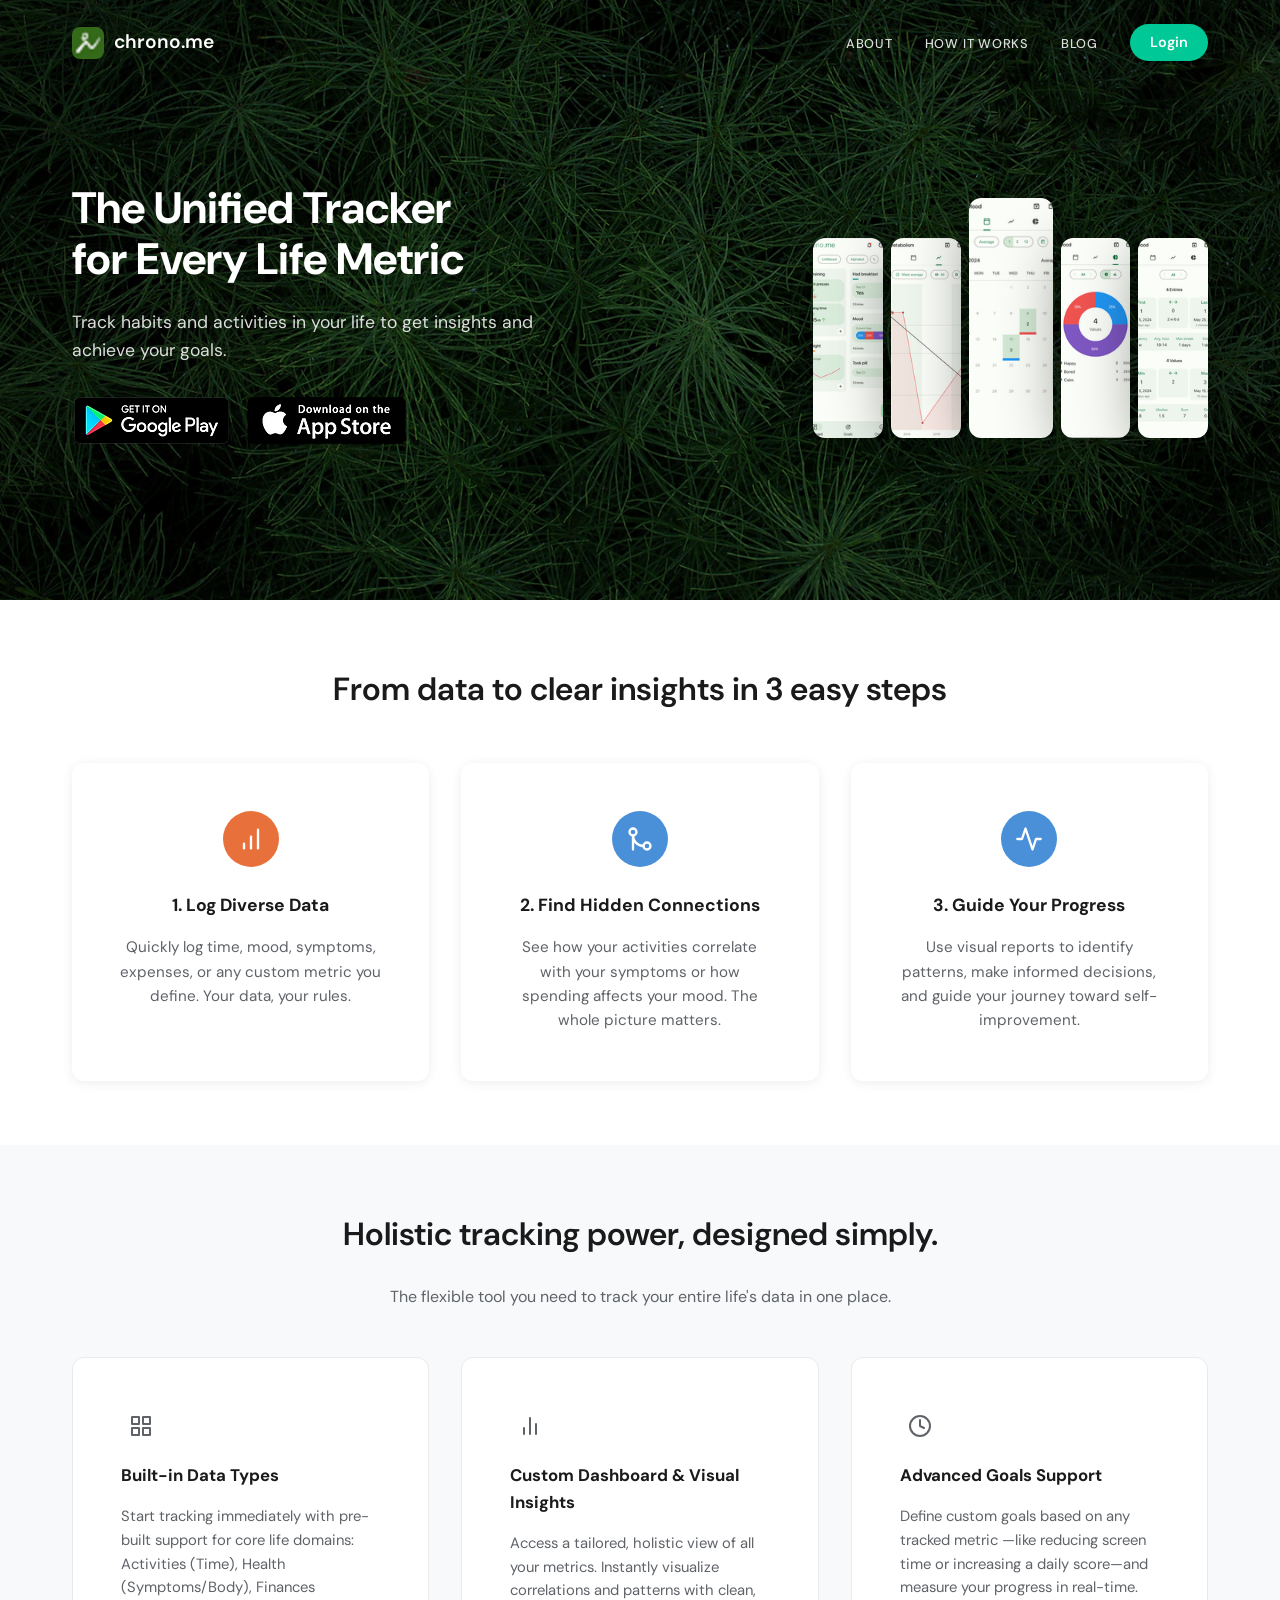
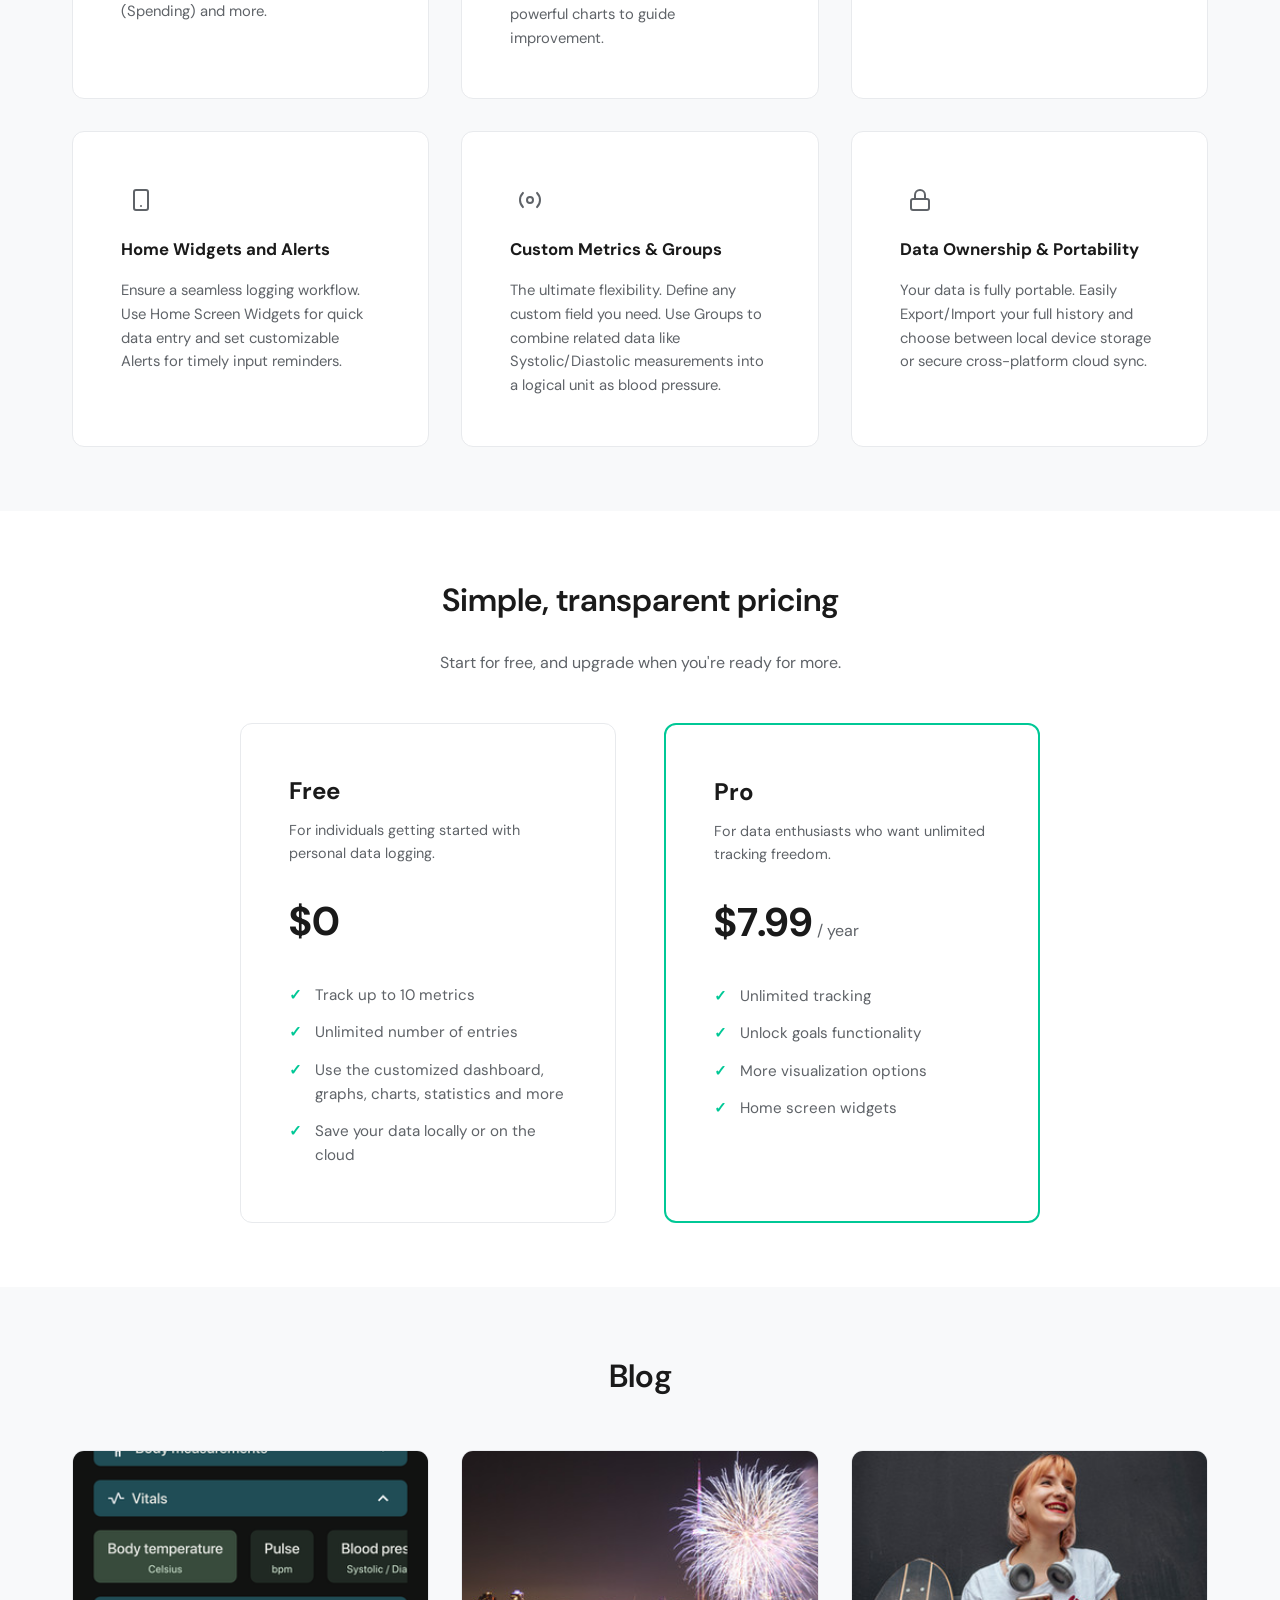
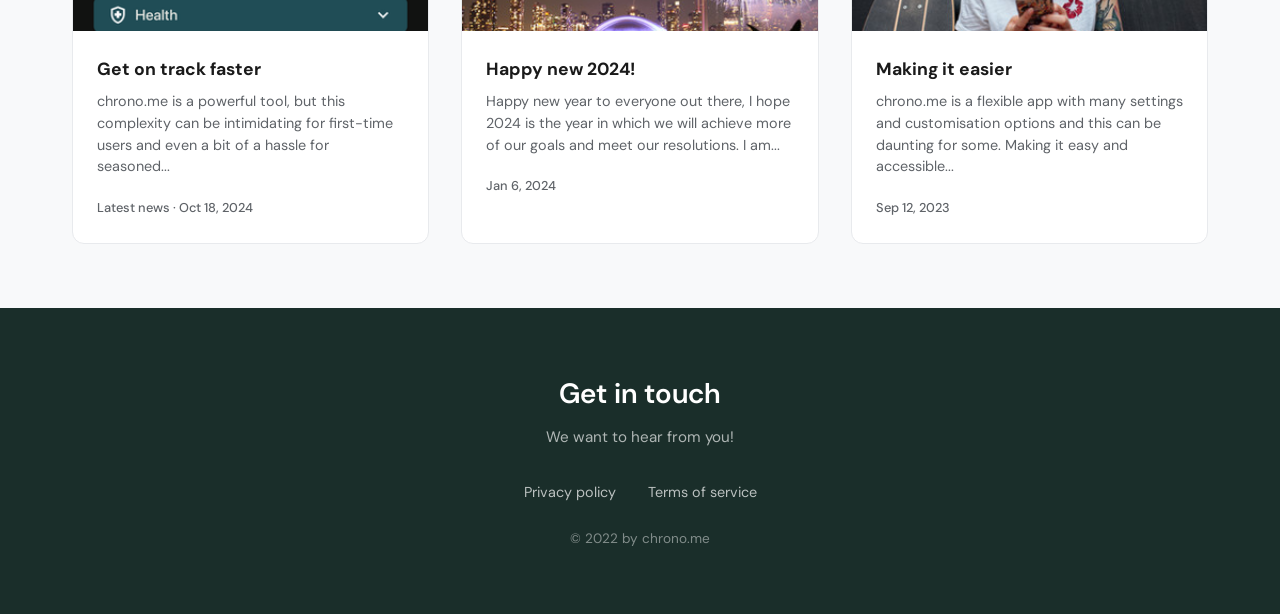
==== index.html @ c47d5c00 "Initial commit: local copy of chrono.me website Co-Authored-By: Claude Sonnet 4.6 <noreply@anthropic" ====
<!DOCTYPE html>
<html lang="en">
<head>
  <meta charset="utf-8">
  <meta name="viewport" content="width=device-width, initial-scale=1">
  <title>Track your life and habits | chrono.me</title>
  <meta name="description" content="chrono.me let's you track habits and figures in your life. Get insights from charts, statistics and more and achieve. Motivate yourself by setting goals and following them. For Android, iOS and web.">
  <link rel="icon" sizes="192x192" href="images/favicon.png" type="image/png">
  <link rel="shortcut icon" href="images/favicon.png" type="image/png">
  <link rel="apple-touch-icon" href="images/favicon.png" type="image/png">
  <link rel="stylesheet" href="css/styles.css">
  <link rel="preconnect" href="https://fonts.googleapis.com">
  <link rel="preconnect" href="https://fonts.gstatic.com" crossorigin>
  <link href="https://fonts.googleapis.com/css2?family=DM+Sans:ital,opsz,wght@0,9..40,400;0,9..40,500;0,9..40,600;0,9..40,700;1,9..40,400&display=swap" rel="stylesheet">
</head>
<body>
  <a href="#main" class="skip-link">Skip to Main Content</a>

  <header class="site-header">
    <nav class="nav-container">
      <a href="index.html" class="logo">
        <img src="images/favicon.png" alt="chrono.me" width="40" height="40">
        <span>chrono.me</span>
      </a>
      <ul class="nav-links">
        <li><a href="#about">ABOUT</a></li>
        <li><a href="#how-it-works">HOW IT WORKS</a></li>
        <li><a href="#blog">BLOG</a></li>
      </ul>
      <a href="https://keeptrack.web.app/" target="_blank" rel="noopener" class="btn-login">Login</a>
    </nav>
  </header>

  <main id="main">
    <!-- Hero Section -->
    <section class="hero" id="about">
      <div class="hero-bg">
        <img src="images/hero.jpg" alt="" aria-hidden="true">
      </div>
      <div class="hero-overlay"></div>
      <div class="hero-content container">
        <div class="hero-text">
          <h1>The Unified Tracker<br>for Every Life Metric</h1>
          <p class="hero-subtitle">Track habits and activities in your life to get insights and achieve your goals.</p>
          <div class="app-badges">
            <a href="https://play.google.com/store/apps/details?id=com.zagalaga.keeptrack" target="_blank" rel="noopener" aria-label="Get on Google Play">
              <img src="images/google-play.png" alt="Get it on Google Play" width="159" height="49">
            </a>
            <a href="https://apps.apple.com/us/app/chrono-me-keeptrack/id1475344012" target="_blank" rel="noopener" aria-label="Download on the App Store">
              <img src="images/app-store.png" alt="Download on the App Store" width="159" height="49">
            </a>
          </div>
        </div>
        <div class="hero-phones">
          <img src="images/phone-1.png" alt="chrono.me app screen" class="phone-img">
          <img src="images/phone-2.png" alt="chrono.me app screen" class="phone-img">
          <img src="images/phone-3.png" alt="chrono.me app screen" class="phone-img phone-center">
          <img src="images/phone-4.png" alt="chrono.me app screen" class="phone-img">
          <img src="images/phone-5.png" alt="chrono.me app screen" class="phone-img">
        </div>
      </div>
    </section>

    <!-- 3 Steps Section -->
    <section class="steps-section" id="how-it-works">
      <div class="container">
        <h2>From data to clear insights in 3 easy steps</h2>
        <div class="steps-grid">
          <div class="step-card">
            <div class="step-icon step-icon-1">
              <svg xmlns="http://www.w3.org/2000/svg" width="28" height="28" viewBox="0 0 24 24" fill="none" stroke="currentColor" stroke-width="2" stroke-linecap="round" stroke-linejoin="round"><path d="M12 20V10"/><path d="M18 20V4"/><path d="M6 20v-4"/></svg>
            </div>
            <h3>1. Log Diverse Data</h3>
            <p>Quickly log time, mood, symptoms, expenses, or any custom metric you define. Your data, your rules.</p>
          </div>
          <div class="step-card">
            <div class="step-icon step-icon-2">
              <svg xmlns="http://www.w3.org/2000/svg" width="28" height="28" viewBox="0 0 24 24" fill="none" stroke="currentColor" stroke-width="2" stroke-linecap="round" stroke-linejoin="round"><circle cx="18" cy="18" r="3"/><circle cx="6" cy="6" r="3"/><path d="M6 21V9a9 9 0 0 0 9 9"/></svg>
            </div>
            <h3>2. Find Hidden Connections</h3>
            <p>See how your activities correlate with your symptoms or how spending affects your mood. The whole picture matters.</p>
          </div>
          <div class="step-card">
            <div class="step-icon step-icon-3">
              <svg xmlns="http://www.w3.org/2000/svg" width="28" height="28" viewBox="0 0 24 24" fill="none" stroke="currentColor" stroke-width="2" stroke-linecap="round" stroke-linejoin="round"><polyline points="22 12 18 12 15 21 9 3 6 12 2 12"/></svg>
            </div>
            <h3>3. Guide Your Progress</h3>
            <p>Use visual reports to identify patterns, make informed decisions, and guide your journey toward self-improvement.</p>
          </div>
        </div>
      </div>
    </section>

    <!-- Features Section -->
    <section class="features-section">
      <div class="container">
        <h2>Holistic tracking power, designed simply.</h2>
        <p class="section-intro">The flexible tool you need to track your entire life's data in one place.</p>
        <div class="features-grid">
          <div class="feature-card">
            <div class="feature-icon">
              <svg xmlns="http://www.w3.org/2000/svg" width="24" height="24" viewBox="0 0 24 24" fill="none" stroke="currentColor" stroke-width="2" stroke-linecap="round" stroke-linejoin="round"><rect x="3" y="3" width="7" height="7"/><rect x="14" y="3" width="7" height="7"/><rect x="3" y="14" width="7" height="7"/><rect x="14" y="14" width="7" height="7"/></svg>
            </div>
            <h3>Built-in Data Types</h3>
            <p>Start tracking immediately with pre-built support for core life domains: Activities (Time), Health (Symptoms/Body), Finances (Spending) and more.</p>
          </div>
          <div class="feature-card">
            <div class="feature-icon">
              <svg xmlns="http://www.w3.org/2000/svg" width="24" height="24" viewBox="0 0 24 24" fill="none" stroke="currentColor" stroke-width="2" stroke-linecap="round" stroke-linejoin="round"><line x1="18" y1="20" x2="18" y2="10"/><line x1="12" y1="20" x2="12" y2="4"/><line x1="6" y1="20" x2="6" y2="14"/></svg>
            </div>
            <h3>Custom Dashboard &amp; Visual Insights</h3>
            <p>Access a tailored, holistic view of all your metrics. Instantly visualize correlations and patterns with clean, powerful charts to guide improvement.</p>
          </div>
          <div class="feature-card">
            <div class="feature-icon">
              <svg xmlns="http://www.w3.org/2000/svg" width="24" height="24" viewBox="0 0 24 24" fill="none" stroke="currentColor" stroke-width="2" stroke-linecap="round" stroke-linejoin="round"><circle cx="12" cy="12" r="10"/><polyline points="12 6 12 12 16 14"/></svg>
            </div>
            <h3>Advanced Goals Support</h3>
            <p>Define custom goals based on any tracked metric —like reducing screen time or increasing a daily score—and measure your progress in real-time.</p>
          </div>
          <div class="feature-card">
            <div class="feature-icon">
              <svg xmlns="http://www.w3.org/2000/svg" width="24" height="24" viewBox="0 0 24 24" fill="none" stroke="currentColor" stroke-width="2" stroke-linecap="round" stroke-linejoin="round"><rect x="5" y="2" width="14" height="20" rx="2" ry="2"/><line x1="12" y1="18" x2="12.01" y2="18"/></svg>
            </div>
            <h3>Home Widgets and Alerts</h3>
            <p>Ensure a seamless logging workflow. Use Home Screen Widgets for quick data entry and set customizable Alerts for timely input reminders.</p>
          </div>
          <div class="feature-card">
            <div class="feature-icon">
              <svg xmlns="http://www.w3.org/2000/svg" width="24" height="24" viewBox="0 0 24 24" fill="none" stroke="currentColor" stroke-width="2" stroke-linecap="round" stroke-linejoin="round"><circle cx="12" cy="12" r="3"/><path d="M19.07 4.93a10 10 0 0 1 0 14.14"/><path d="M4.93 4.93a10 10 0 0 0 0 14.14"/></svg>
            </div>
            <h3>Custom Metrics &amp; Groups</h3>
            <p>The ultimate flexibility. Define any custom field you need. Use Groups to combine related data like Systolic/Diastolic measurements into a logical unit as blood pressure.</p>
          </div>
          <div class="feature-card">
            <div class="feature-icon">
              <svg xmlns="http://www.w3.org/2000/svg" width="24" height="24" viewBox="0 0 24 24" fill="none" stroke="currentColor" stroke-width="2" stroke-linecap="round" stroke-linejoin="round"><rect x="3" y="11" width="18" height="11" rx="2" ry="2"/><path d="M7 11V7a5 5 0 0 1 10 0v4"/></svg>
            </div>
            <h3>Data Ownership &amp; Portability</h3>
            <p>Your data is fully portable. Easily Export/Import your full history and choose between local device storage or secure cross-platform cloud sync.</p>
          </div>
        </div>
      </div>
    </section>

    <!-- Pricing Section -->
    <section class="pricing-section" id="pricing">
      <div class="container">
        <h2>Simple, transparent pricing</h2>
        <p class="section-intro">Start for free, and upgrade when you're ready for more.</p>
        <div class="pricing-grid">
          <div class="pricing-card">
            <h3>Free</h3>
            <p class="pricing-desc">For individuals getting started with personal data logging.</p>
            <div class="price">
              <span class="amount">$0</span>
            </div>
            <ul class="pricing-features">
              <li>Track up to 10 metrics</li>
              <li>Unlimited number of entries</li>
              <li>Use the customized dashboard, graphs, charts, statistics and more</li>
              <li>Save your data locally or on the cloud</li>
            </ul>
          </div>
          <div class="pricing-card pricing-card-pro">
            <h3>Pro</h3>
            <p class="pricing-desc">For data enthusiasts who want unlimited tracking freedom.</p>
            <div class="price">
              <span class="amount">$7.99</span>
              <span class="period">/ year</span>
            </div>
            <ul class="pricing-features">
              <li>Unlimited tracking</li>
              <li>Unlock goals functionality</li>
              <li>More visualization options</li>
              <li>Home screen widgets</li>
            </ul>
          </div>
        </div>
      </div>
    </section>

    <!-- Blog Section -->
    <section class="blog-section" id="blog">
      <div class="container">
        <h2>Blog</h2>
        <div class="blog-grid">
          <a href="blog/get-on-track-faster.html" class="blog-card">
            <img src="images/blog-1.jpg" alt="Get on track faster" class="blog-card-image">
            <div class="blog-card-body">
              <h3>Get on track faster</h3>
              <p>chrono.me is a powerful tool, but this complexity can be intimidating for first-time users and even a bit of a hassle for seasoned...</p>
              <span class="blog-meta">Latest news · Oct 18, 2024</span>
            </div>
          </a>
          <a href="blog/happy-new-2024.html" class="blog-card">
            <img src="images/blog-2.jpg" alt="Happy new 2024!" class="blog-card-image">
            <div class="blog-card-body">
              <h3>Happy new 2024!</h3>
              <p>Happy new year to everyone out there, I hope 2024 is the year in which we will achieve more of our goals and meet our resolutions. I am...</p>
              <span class="blog-meta">Jan 6, 2024</span>
            </div>
          </a>
          <a href="blog/making-it-easier.html" class="blog-card">
            <img src="images/blog-3.jpg" alt="Making it easier" class="blog-card-image">
            <div class="blog-card-body">
              <h3>Making it easier</h3>
              <p>chrono.me is a flexible app with many settings and customisation options and this can be daunting for some. Making it easy and accessible...</p>
              <span class="blog-meta">Sep 12, 2023</span>
            </div>
          </a>
        </div>
      </div>
    </section>
  </main>

  <footer class="site-footer">
    <div class="container">
      <div class="footer-content">
        <h4 class="footer-heading">Get in touch</h4>
        <p class="footer-tagline">We want to hear from you!</p>
        <div class="footer-links">
          <a href="https://www.chrono.me/privacy-policy" target="_blank" rel="noopener">Privacy policy</a>
          <a href="https://www.chrono.me/terms-of-service" target="_blank" rel="noopener">Terms of service</a>
        </div>
        <p class="footer-copy">&copy; 2022 by chrono.me</p>
      </div>
    </div>
  </footer>

  <script src="js/main.js"></script>
</body>
</html>
---- css/styles.css ----
/* chrono.me - Local Website Styles */
:root {
  --color-bg: #ffffff;
  --color-bg-alt: #f8f9fa;
  --color-text: #1a1a1a;
  --color-text-muted: #5f6368;
  --color-accent: #00c896;
  --color-accent-dark: #00a87e;
  --color-border: #e8eaed;
  --color-footer-bg: #1a2e2a;
  --font-sans: 'DM Sans', -apple-system, BlinkMacSystemFont, 'Segoe UI', Roboto, sans-serif;
  --max-width: 1200px;
  --spacing-xs: 0.5rem;
  --spacing-sm: 1rem;
  --spacing-md: 1.5rem;
  --spacing-lg: 2rem;
  --spacing-xl: 3rem;
  --spacing-2xl: 4rem;
  --radius: 12px;
  --shadow: 0 1px 3px rgba(0, 0, 0, 0.08);
  --shadow-lg: 0 4px 20px rgba(0, 0, 0, 0.12);
}

*,
*::before,
*::after {
  box-sizing: border-box;
}

html {
  scroll-behavior: smooth;
}

body {
  margin: 0;
  font-family: var(--font-sans);
  font-size: 16px;
  line-height: 1.6;
  color: var(--color-text);
  background-color: var(--color-bg);
}

.skip-link {
  position: absolute;
  top: -100px;
  left: 1rem;
  padding: 0.5rem 1rem;
  background: var(--color-accent);
  color: white;
  text-decoration: none;
  border-radius: var(--radius);
  z-index: 1000;
  transition: top 0.2s;
}

.skip-link:focus {
  top: 1rem;
}

/* Header */
.site-header {
  position: absolute;
  top: 0;
  left: 0;
  right: 0;
  z-index: 100;
}

.nav-container {
  max-width: var(--max-width);
  margin: 0 auto;
  padding: var(--spacing-md) var(--spacing-lg);
  display: flex;
  align-items: center;
  gap: var(--spacing-lg);
}

.logo {
  display: flex;
  align-items: center;
  gap: 0.6rem;
  text-decoration: none;
  color: white;
  font-weight: 600;
  font-size: 1.2rem;
  margin-right: auto;
}

.logo img {
  border-radius: 8px;
  width: 32px;
  height: 32px;
}

.nav-links {
  display: flex;
  list-style: none;
  margin: 0;
  padding: 0;
  gap: var(--spacing-lg);
}

.nav-links a {
  color: rgba(255, 255, 255, 0.85);
  text-decoration: none;
  font-weight: 500;
  font-size: 0.8rem;
  letter-spacing: 0.06em;
  transition: color 0.2s;
}

.nav-links a:hover {
  color: white;
}

.btn-login {
  display: inline-block;
  background: var(--color-accent);
  color: white;
  text-decoration: none;
  font-weight: 600;
  font-size: 0.9rem;
  padding: 0.45rem 1.25rem;
  border-radius: 20px;
  transition: background 0.2s, transform 0.1s;
  white-space: nowrap;
}

.btn-login:hover {
  background: var(--color-accent-dark);
  transform: translateY(-1px);
}

/* Container */
.container {
  max-width: var(--max-width);
  margin: 0 auto;
  padding: 0 var(--spacing-lg);
}

/* Hero */
.hero {
  position: relative;
  min-height: 600px;
  display: flex;
  align-items: center;
  overflow: hidden;
}

.hero-bg {
  position: absolute;
  inset: 0;
  z-index: 0;
}

.hero-bg img {
  width: 100%;
  height: 100%;
  object-fit: cover;
}

.hero-overlay {
  position: absolute;
  inset: 0;
  z-index: 1;
  background: rgba(0, 0, 0, 0.55);
}

.hero-content {
  position: relative;
  z-index: 2;
  display: flex;
  align-items: center;
  justify-content: space-between;
  gap: var(--spacing-xl);
  padding-top: 100px;
  padding-bottom: var(--spacing-2xl);
  width: 100%;
}

.hero-text {
  flex: 1;
  max-width: 520px;
}

.hero h1 {
  font-size: clamp(2rem, 4vw, 2.75rem);
  font-weight: 700;
  line-height: 1.15;
  margin: 0 0 var(--spacing-md);
  color: white;
}

.hero-subtitle {
  font-size: 1.1rem;
  color: rgba(255, 255, 255, 0.85);
  margin: 0 0 var(--spacing-lg);
}

.app-badges {
  display: flex;
  flex-wrap: wrap;
  gap: var(--spacing-sm);
}

.app-badges a {
  display: block;
  transition: opacity 0.2s;
}

.app-badges a:hover {
  opacity: 0.85;
}

.app-badges img {
  height: 49px;
  width: auto;
}

/* Phone mockups in hero */
.hero-phones {
  display: flex;
  align-items: flex-end;
  gap: 8px;
  flex-shrink: 0;
}

.phone-img {
  height: 200px;
  width: auto;
  filter: drop-shadow(0 10px 30px rgba(0, 0, 0, 0.4));
  border-radius: 12px;
}

.phone-img.phone-center {
  height: 240px;
}

/* Sections */
section {
  padding: var(--spacing-2xl) 0;
}

h2 {
  font-size: clamp(1.5rem, 3vw, 2rem);
  font-weight: 600;
  text-align: center;
  margin: 0 0 var(--spacing-md);
}

.section-intro {
  text-align: center;
  color: var(--color-text-muted);
  max-width: 600px;
  margin: 0 auto var(--spacing-xl);
}

/* Steps */
.steps-section {
  background: var(--color-bg);
}

.steps-grid {
  display: grid;
  grid-template-columns: repeat(auto-fit, minmax(280px, 1fr));
  gap: var(--spacing-lg);
  margin-top: var(--spacing-xl);
}

.step-card {
  background: var(--color-bg);
  padding: var(--spacing-xl);
  border-radius: var(--radius);
  box-shadow: 0 2px 12px rgba(0, 0, 0, 0.07);
  transition: transform 0.2s, box-shadow 0.2s;
  text-align: center;
}

.step-card:hover {
  transform: translateY(-3px);
  box-shadow: var(--shadow-lg);
}

.step-icon {
  width: 56px;
  height: 56px;
  border-radius: 50%;
  display: flex;
  align-items: center;
  justify-content: center;
  margin: 0 auto var(--spacing-md);
  color: white;
}

.step-icon-1 { background: #e8703a; }
.step-icon-2 { background: #4a90d9; }
.step-icon-3 { background: #4a90d9; }

.step-card h3 {
  font-size: 1.1rem;
  margin: 0 0 var(--spacing-sm);
  color: var(--color-text);
}

.step-card p {
  margin: 0;
  color: var(--color-text-muted);
  font-size: 0.95rem;
}

/* Features */
.features-section {
  background: var(--color-bg-alt);
}

.features-grid {
  display: grid;
  grid-template-columns: repeat(auto-fit, minmax(320px, 1fr));
  gap: var(--spacing-lg);
  margin-top: var(--spacing-xl);
}

.feature-card {
  background: var(--color-bg);
  padding: var(--spacing-xl);
  border-radius: var(--radius);
  border: 1px solid var(--color-border);
  transition: border-color 0.2s, box-shadow 0.2s;
}

.feature-icon {
  width: 40px;
  height: 40px;
  display: flex;
  align-items: center;
  justify-content: center;
  margin-bottom: var(--spacing-sm);
  color: var(--color-text-muted);
}

.feature-card:hover {
  border-color: var(--color-accent);
  box-shadow: var(--shadow);
}

.feature-card h3 {
  font-size: 1.05rem;
  margin: 0 0 var(--spacing-sm);
  color: var(--color-text);
}

.feature-card p {
  margin: 0;
  color: var(--color-text-muted);
  font-size: 0.925rem;
  line-height: 1.6;
}

/* Pricing */
.pricing-section {
  background: var(--color-bg);
}

.pricing-grid {
  display: grid;
  grid-template-columns: repeat(auto-fit, minmax(300px, 1fr));
  gap: var(--spacing-xl);
  max-width: 800px;
  margin: var(--spacing-xl) auto 0;
}

.pricing-card {
  background: var(--color-bg);
  padding: var(--spacing-xl);
  border-radius: var(--radius);
  border: 1px solid var(--color-border);
}

.pricing-card-pro {
  border-color: var(--color-accent);
  border-width: 2px;
  position: relative;
}

.pricing-card h3 {
  font-size: 1.5rem;
  margin: 0 0 var(--spacing-xs);
}

.pricing-desc {
  color: var(--color-text-muted);
  font-size: 0.9rem;
  margin: 0 0 var(--spacing-md);
}

.price {
  margin: var(--spacing-md) 0;
  display: flex;
  align-items: baseline;
  gap: 0.25rem;
}

.amount {
  font-size: 2.5rem;
  font-weight: 700;
}

.period {
  font-size: 1rem;
  color: var(--color-text-muted);
}

.pricing-features {
  list-style: none;
  margin: var(--spacing-md) 0 0;
  padding: 0;
}

.pricing-features li {
  padding: 0.4rem 0;
  padding-left: 1.6rem;
  position: relative;
  font-size: 0.95rem;
  color: var(--color-text-muted);
}

.pricing-features li::before {
  content: '✓';
  position: absolute;
  left: 0;
  color: var(--color-accent);
  font-weight: 600;
}

/* Blog */
.blog-section {
  background: var(--color-bg-alt);
}

.blog-grid {
  display: grid;
  grid-template-columns: repeat(auto-fit, minmax(300px, 1fr));
  gap: var(--spacing-lg);
  margin-top: var(--spacing-xl);
}

.blog-card {
  display: block;
  background: var(--color-bg);
  border-radius: var(--radius);
  border: 1px solid var(--color-border);
  overflow: hidden;
  text-decoration: none;
  color: inherit;
  transition: border-color 0.2s, box-shadow 0.2s, transform 0.2s;
}

.blog-card:hover {
  border-color: var(--color-accent);
  box-shadow: var(--shadow-lg);
  transform: translateY(-2px);
}

.blog-card-image {
  width: 100%;
  height: 180px;
  object-fit: cover;
  display: block;
}

.blog-card-body {
  padding: var(--spacing-md) var(--spacing-md) var(--spacing-md);
}

.blog-card h3 {
  font-size: 1.1rem;
  margin: 0 0 var(--spacing-xs);
  color: var(--color-text);
}

.blog-card p {
  margin: 0 0 var(--spacing-sm);
  color: var(--color-text-muted);
  font-size: 0.9rem;
  line-height: 1.5;
}

.blog-meta {
  display: inline-block;
  font-size: 0.8rem;
  color: var(--color-text-muted);
  font-weight: 500;
}

/* Blog article page */
.blog-article {
  padding: var(--spacing-2xl) 0;
  min-height: 60vh;
}

.article-content {
  max-width: 720px;
  margin: 0 auto;
  padding: 0 var(--spacing-lg);
}

.back-link {
  display: inline-block;
  color: var(--color-accent);
  text-decoration: none;
  font-weight: 500;
  margin-bottom: var(--spacing-lg);
}

.back-link:hover {
  text-decoration: underline;
}

.article-content h1 {
  font-size: clamp(1.75rem, 4vw, 2.5rem);
  margin: 0 0 var(--spacing-sm);
}

.article-meta {
  color: var(--color-text-muted);
  font-size: 0.9rem;
  margin: 0 0 var(--spacing-xl);
}

.article-body {
  line-height: 1.7;
}

.article-body p {
  margin: 0 0 1em;
}

.article-body h3 {
  font-size: 1.25rem;
  margin: 1.5em 0 0.5em;
}

.article-body ul {
  margin: 0 0 1em;
  padding-left: 1.5em;
}

.article-body a {
  color: var(--color-accent-dark);
  text-decoration: none;
}

.article-body a:hover {
  text-decoration: underline;
}

.article-footer {
  margin-top: var(--spacing-2xl);
  padding-top: var(--spacing-lg);
  border-top: 1px solid var(--color-border);
}

.external-link {
  color: var(--color-accent-dark);
  text-decoration: none;
  font-weight: 500;
}

.external-link:hover {
  text-decoration: underline;
}

/* Blog pages header override (not on dark hero) */
.blog-page .site-header {
  position: sticky;
  background: rgba(255, 255, 255, 0.97);
  backdrop-filter: blur(10px);
  border-bottom: 1px solid var(--color-border);
}

.blog-page .logo {
  color: var(--color-text);
}

.blog-page .nav-links a {
  color: var(--color-text-muted);
}

.blog-page .nav-links a:hover {
  color: var(--color-accent-dark);
}

/* Footer */
.site-footer {
  background: var(--color-footer-bg);
  padding: var(--spacing-2xl) 0;
}

.footer-content {
  text-align: center;
}

.footer-heading {
  font-size: 1.75rem;
  font-weight: 600;
  color: white;
  margin: 0 0 0.5rem;
}

.footer-tagline {
  color: rgba(255, 255, 255, 0.65);
  margin: 0 0 var(--spacing-lg);
  font-size: 0.95rem;
}

.footer-links {
  display: flex;
  justify-content: center;
  gap: var(--spacing-lg);
  margin-bottom: var(--spacing-md);
  flex-wrap: wrap;
}

.footer-links a {
  color: rgba(255, 255, 255, 0.7);
  text-decoration: none;
  font-size: 0.9rem;
  transition: color 0.2s;
}

.footer-links a:hover {
  color: white;
}

.footer-copy {
  color: rgba(255, 255, 255, 0.45);
  font-size: 0.85rem;
  margin: 0;
}

/* Responsive */
@media (max-width: 900px) {
  .hero-phones {
    display: none;
  }

  .hero-text {
    max-width: none;
    text-align: center;
  }

  .app-badges {
    justify-content: center;
  }
}

@media (max-width: 768px) {
  .nav-links {
    display: none;
  }

  .nav-container {
    padding: var(--spacing-sm) var(--spacing-md);
  }

  .hero {
    min-height: 500px;
  }

  .hero-content {
    padding-top: 80px;
    padding-bottom: var(--spacing-xl);
  }

  section {
    padding: var(--spacing-xl) 0;
  }

  .features-grid {
    grid-template-columns: 1fr;
  }

  .pricing-grid {
    grid-template-columns: 1fr;
    max-width: 400px;
  }

  .blog-grid {
    grid-template-columns: 1fr;
  }
}
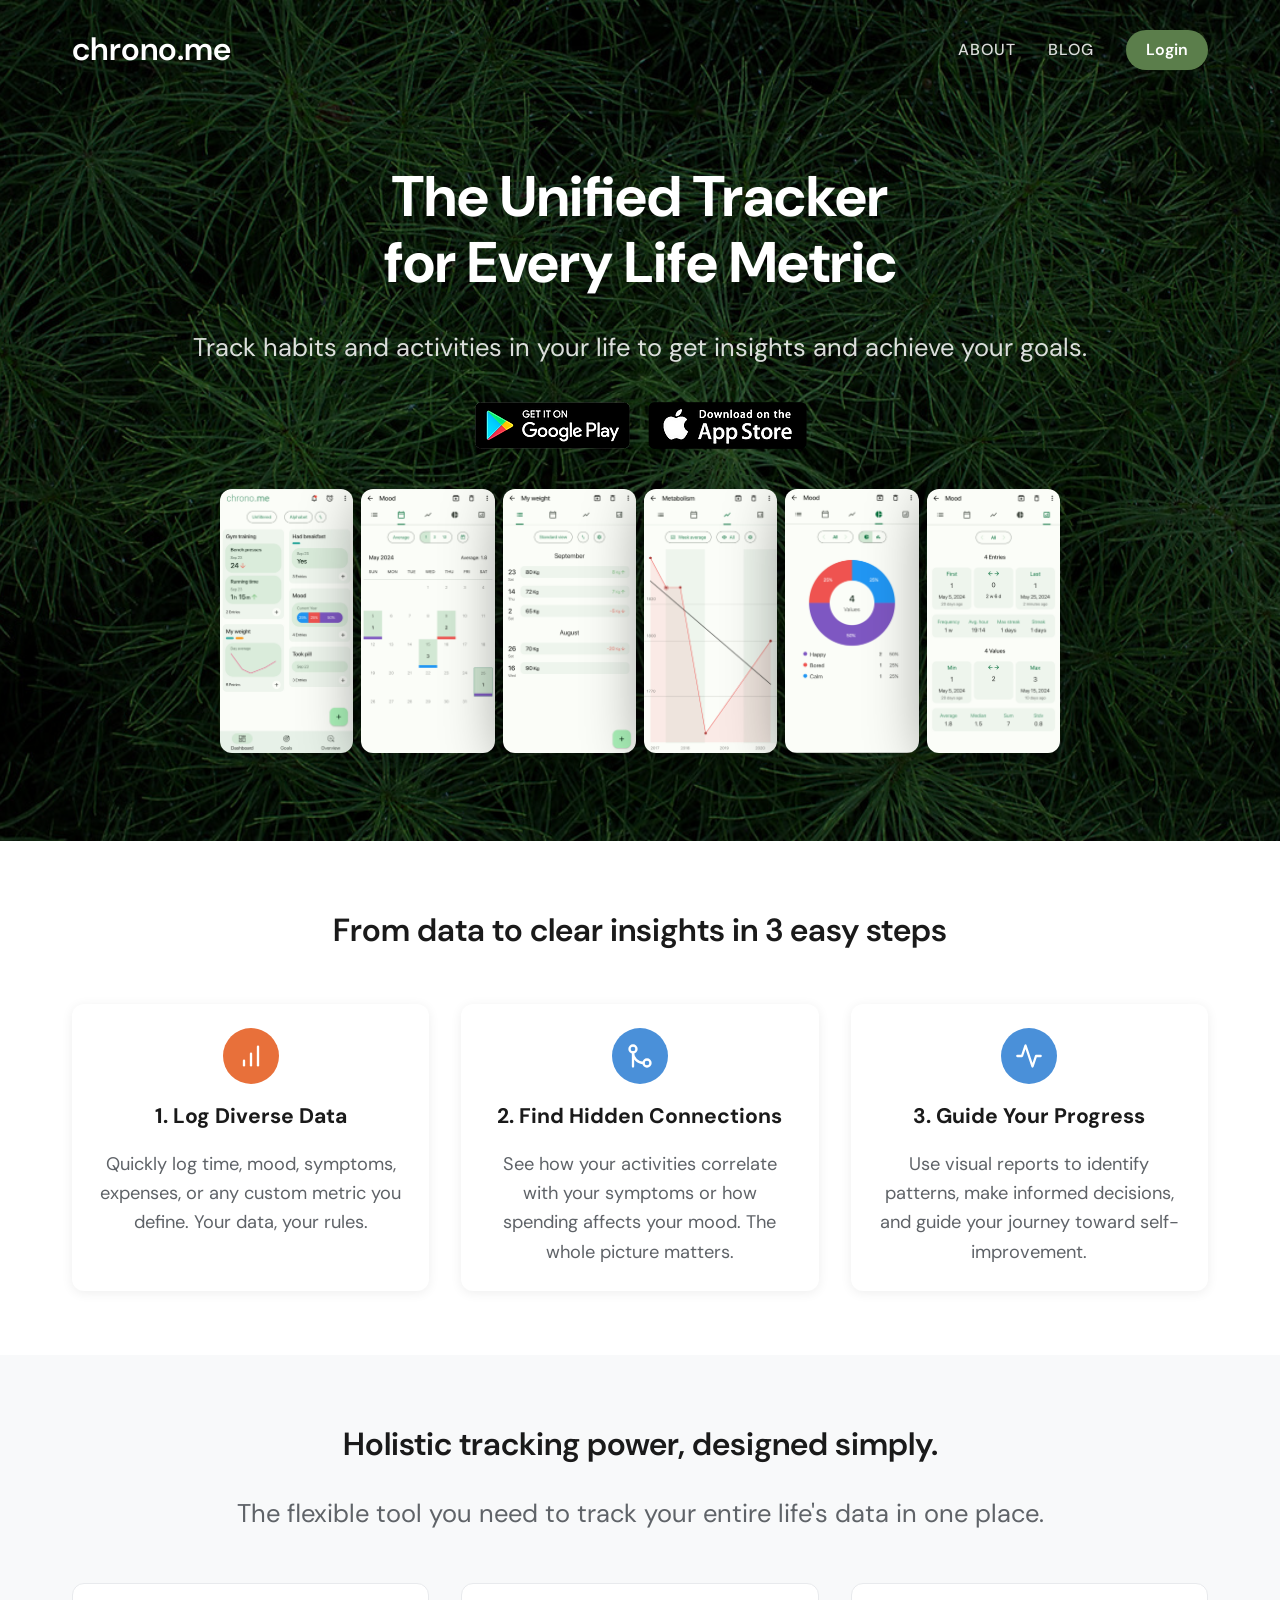
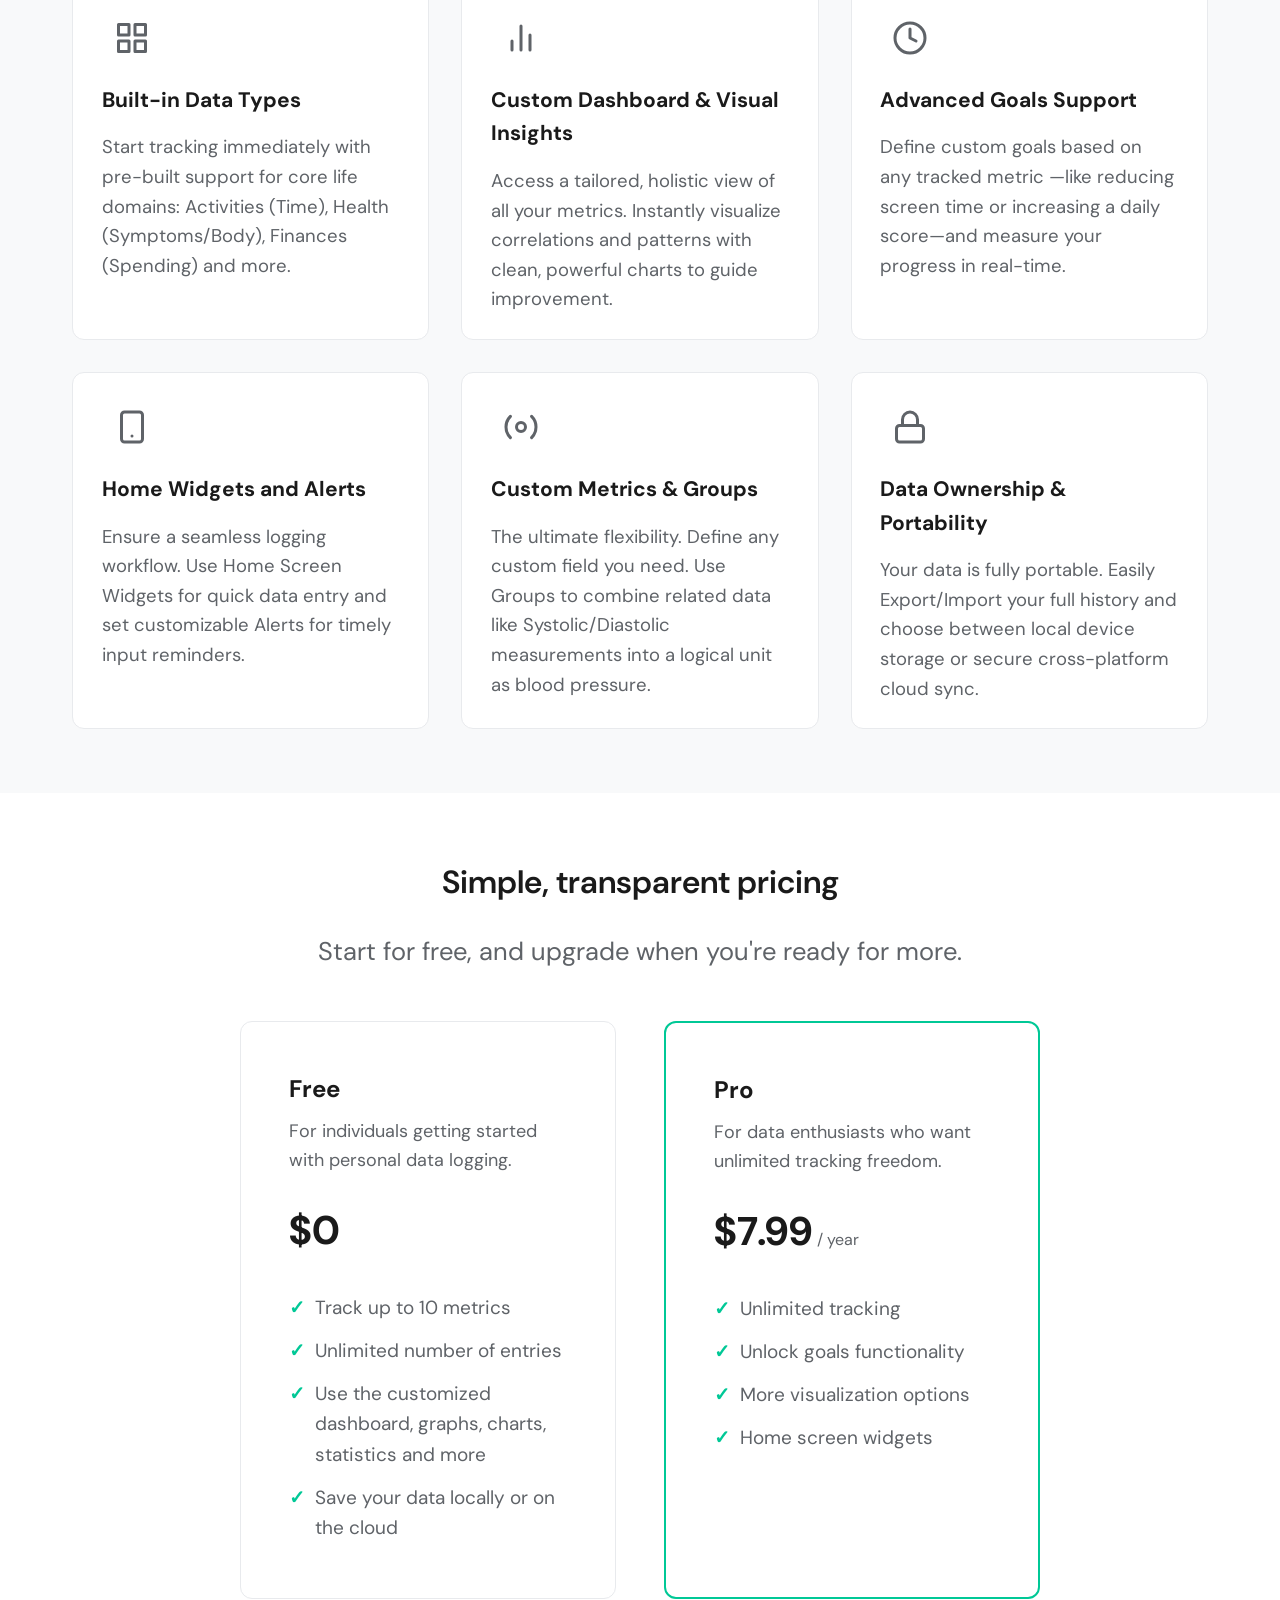
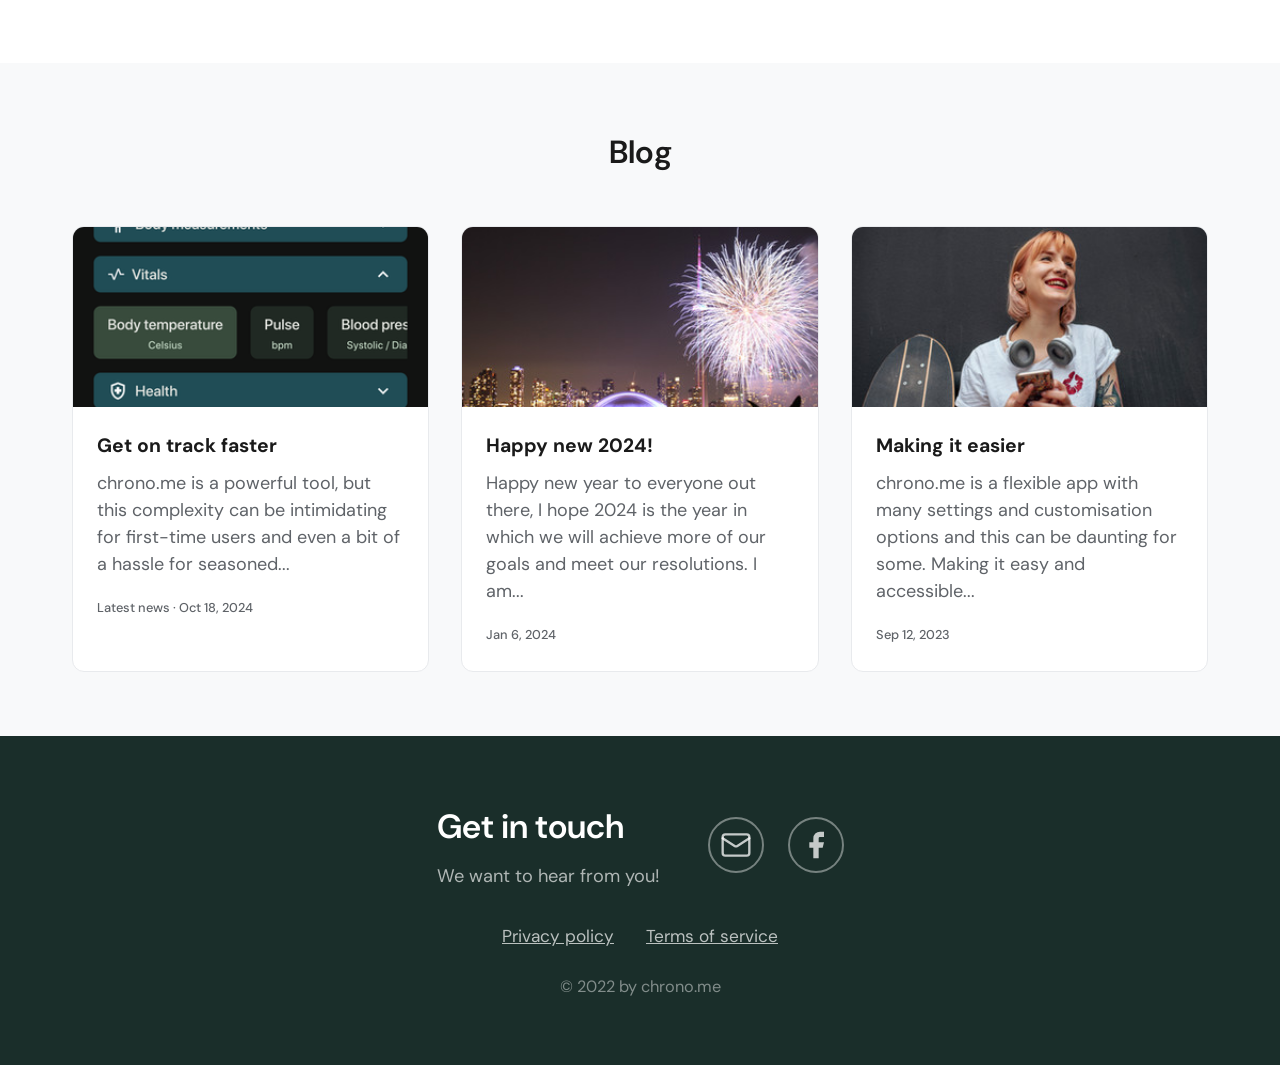
==== commit 70023fdb: "Update site design, content and functionality - Redesign hero section: centered layout, real app scr" ====
--- a/index.html
+++ b/index.html
@@ -19,12 +19,10 @@
   <header class="site-header">
     <nav class="nav-container">
       <a href="index.html" class="logo">
-        <img src="images/favicon.png" alt="chrono.me" width="40" height="40">
         <span>chrono.me</span>
       </a>
       <ul class="nav-links">
-        <li><a href="#about">ABOUT</a></li>
-        <li><a href="#how-it-works">HOW IT WORKS</a></li>
+        <li><a href="#how-it-works">ABOUT</a></li>
         <li><a href="#blog">BLOG</a></li>
       </ul>
       <a href="https://keeptrack.web.app/" target="_blank" rel="noopener" class="btn-login">Login</a>
@@ -39,24 +37,23 @@
       </div>
       <div class="hero-overlay"></div>
       <div class="hero-content container">
-        <div class="hero-text">
-          <h1>The Unified Tracker<br>for Every Life Metric</h1>
-          <p class="hero-subtitle">Track habits and activities in your life to get insights and achieve your goals.</p>
-          <div class="app-badges">
-            <a href="https://play.google.com/store/apps/details?id=com.zagalaga.keeptrack" target="_blank" rel="noopener" aria-label="Get on Google Play">
-              <img src="images/google-play.png" alt="Get it on Google Play" width="159" height="49">
-            </a>
-            <a href="https://apps.apple.com/us/app/chrono-me-keeptrack/id1475344012" target="_blank" rel="noopener" aria-label="Download on the App Store">
-              <img src="images/app-store.png" alt="Download on the App Store" width="159" height="49">
-            </a>
-          </div>
+        <h1>The Unified Tracker<br>for Every Life Metric</h1>
+        <p class="hero-subtitle">Track habits and activities in your life to get insights and achieve your goals.</p>
+        <div class="app-badges">
+          <a href="https://play.google.com/store/apps/details?id=com.zagalaga.keeptrack" target="_blank" rel="noopener" aria-label="Get on Google Play">
+            <img src="images/google-play.png" alt="Get it on Google Play" width="159" height="49">
+          </a>
+          <a href="https://apps.apple.com/us/app/chrono-me-keeptrack/id1475344012" target="_blank" rel="noopener" aria-label="Download on the App Store">
+            <img src="images/app-store.png" alt="Download on the App Store" width="159" height="49">
+          </a>
         </div>
         <div class="hero-phones">
-          <img src="images/phone-1.png" alt="chrono.me app screen" class="phone-img">
-          <img src="images/phone-2.png" alt="chrono.me app screen" class="phone-img">
-          <img src="images/phone-3.png" alt="chrono.me app screen" class="phone-img phone-center">
-          <img src="images/phone-4.png" alt="chrono.me app screen" class="phone-img">
-          <img src="images/phone-5.png" alt="chrono.me app screen" class="phone-img">
+          <img src="images/dashboard.png" alt="Dashboard" class="phone-img">
+          <img src="images/calendar.png" alt="Calendar" class="phone-img">
+          <img src="images/entries.png" alt="Entries" class="phone-img">
+          <img src="images/graph.png" alt="Graph" class="phone-img">
+          <img src="images/pie.png" alt="Pie chart" class="phone-img">
+          <img src="images/stats.png" alt="Stats" class="phone-img">
         </div>
       </div>
     </section>
@@ -217,16 +214,35 @@
   <footer class="site-footer">
     <div class="container">
       <div class="footer-content">
-        <h4 class="footer-heading">Get in touch</h4>
-        <p class="footer-tagline">We want to hear from you!</p>
+        <div class="footer-top">
+          <div class="footer-text">
+            <h4 class="footer-heading">Get in touch</h4>
+            <p class="footer-tagline">We want to hear from you!</p>
+          </div>
+          <div class="footer-icons">
+            <a href="mailto:contact@zagalaga.com" class="footer-icon-link" aria-label="Email us">
+              <svg xmlns="http://www.w3.org/2000/svg" width="32" height="32" viewBox="0 0 24 24" fill="none" stroke="currentColor" stroke-width="1.75" stroke-linecap="round" stroke-linejoin="round"><rect x="2" y="4" width="20" height="16" rx="2"/><path d="m22 7-8.97 5.7a1.94 1.94 0 0 1-2.06 0L2 7"/></svg>
+            </a>
+            <a href="https://www.facebook.com/pages/Zagalaga/216306595076599" target="_blank" rel="noopener" class="footer-icon-link" aria-label="Facebook page">
+              <svg xmlns="http://www.w3.org/2000/svg" width="32" height="32" viewBox="0 0 24 24" fill="currentColor"><path d="M18 2h-3a5 5 0 0 0-5 5v3H7v4h3v8h4v-8h3l1-4h-4V7a1 1 0 0 1 1-1h3z"/></svg>
+            </a>
+          </div>
+        </div>
         <div class="footer-links">
-          <a href="https://www.chrono.me/privacy-policy" target="_blank" rel="noopener">Privacy policy</a>
-          <a href="https://www.chrono.me/terms-of-service" target="_blank" rel="noopener">Terms of service</a>
+          <a href="privacy-policy.html">Privacy policy</a>
+          <a href="terms-of-service.html">Terms of service</a>
         </div>
         <p class="footer-copy">&copy; 2022 by chrono.me</p>
       </div>
     </div>
   </footer>
+
+  <div class="lightbox" id="lightbox" role="dialog" aria-modal="true">
+    <button class="lightbox-close" id="lightbox-close" aria-label="Close">&times;</button>
+    <button class="lightbox-arrow prev" id="lightbox-prev" aria-label="Previous">&#8592;</button>
+    <img class="lightbox-img" id="lightbox-img" src="" alt="">
+    <button class="lightbox-arrow next" id="lightbox-next" aria-label="Next">&#8594;</button>
+  </div>
 
   <script src="js/main.js"></script>
 </body>
--- a/css/styles.css
+++ b/css/styles.css
@@ -82,7 +82,7 @@
   text-decoration: none;
   color: white;
   font-weight: 600;
-  font-size: 1.2rem;
+  font-size: 2rem;
   margin-right: auto;
 }
 
@@ -104,7 +104,7 @@
   color: rgba(255, 255, 255, 0.85);
   text-decoration: none;
   font-weight: 500;
-  font-size: 0.8rem;
+  font-size: 1rem;
   letter-spacing: 0.06em;
   transition: color 0.2s;
 }
@@ -115,11 +115,11 @@
 
 .btn-login {
   display: inline-block;
-  background: var(--color-accent);
+  background: #5B7E4B;
   color: white;
   text-decoration: none;
   font-weight: 600;
-  font-size: 0.9rem;
+  font-size: 1rem;
   padding: 0.45rem 1.25rem;
   border-radius: 20px;
   transition: background 0.2s, transform 0.1s;
@@ -127,7 +127,7 @@
 }
 
 .btn-login:hover {
-  background: var(--color-accent-dark);
+  background: #4a6a3d;
   transform: translateY(-1px);
 }
 
@@ -170,36 +170,33 @@
   position: relative;
   z-index: 2;
   display: flex;
-  align-items: center;
-  justify-content: space-between;
-  gap: var(--spacing-xl);
+  flex-direction: column;
+  align-items: center;
+  text-align: center;
+  gap: var(--spacing-lg);
   padding-top: 100px;
   padding-bottom: var(--spacing-2xl);
   width: 100%;
 }
 
-.hero-text {
-  flex: 1;
-  max-width: 520px;
-}
-
 .hero h1 {
-  font-size: clamp(2rem, 4vw, 2.75rem);
+  font-size: clamp(2.6rem, 5.2vw, 3.575rem);
   font-weight: 700;
   line-height: 1.15;
-  margin: 0 0 var(--spacing-md);
+  margin: 0;
   color: white;
 }
 
 .hero-subtitle {
-  font-size: 1.1rem;
+  font-size: 1.6rem;
   color: rgba(255, 255, 255, 0.85);
-  margin: 0 0 var(--spacing-lg);
+  margin: 0;
 }
 
 .app-badges {
   display: flex;
   flex-wrap: wrap;
+  justify-content: center;
   gap: var(--spacing-sm);
 }
 
@@ -220,21 +217,92 @@
 /* Phone mockups in hero */
 .hero-phones {
   display: flex;
-  align-items: flex-end;
+  align-items: center;
+  justify-content: center;
   gap: 8px;
-  flex-shrink: 0;
+  margin-bottom: -40px;
 }
 
 .phone-img {
-  height: 200px;
+  height: 264px;
   width: auto;
+  object-fit: cover;
   filter: drop-shadow(0 10px 30px rgba(0, 0, 0, 0.4));
   border-radius: 12px;
-}
-
-.phone-img.phone-center {
-  height: 240px;
-}
+  cursor: pointer;
+  transition: transform 0.2s, filter 0.2s;
+}
+
+.phone-img:hover {
+  transform: scale(1.05);
+  filter: drop-shadow(0 16px 40px rgba(0, 0, 0, 0.5));
+}
+
+/* Lightbox */
+.lightbox {
+  display: none;
+  position: fixed;
+  inset: 0;
+  z-index: 1000;
+  background: rgba(0, 0, 0, 0.85);
+  align-items: center;
+  justify-content: center;
+}
+
+.lightbox.open {
+  display: flex;
+}
+
+.lightbox-img {
+  max-height: 90vh;
+  max-width: 80vw;
+  width: auto;
+  border-radius: 16px;
+  box-shadow: 0 24px 80px rgba(0, 0, 0, 0.6);
+}
+
+.lightbox-close {
+  position: absolute;
+  top: 1.25rem;
+  right: 1.5rem;
+  background: none;
+  border: none;
+  color: white;
+  font-size: 2.5rem;
+  line-height: 1;
+  cursor: pointer;
+  opacity: 0.8;
+  transition: opacity 0.2s;
+}
+
+.lightbox-close:hover {
+  opacity: 1;
+}
+
+.lightbox-arrow {
+  position: absolute;
+  top: 50%;
+  transform: translateY(-50%);
+  background: rgba(255, 255, 255, 0.15);
+  border: none;
+  color: white;
+  font-size: 2rem;
+  width: 52px;
+  height: 52px;
+  border-radius: 50%;
+  cursor: pointer;
+  display: flex;
+  align-items: center;
+  justify-content: center;
+  transition: background 0.2s;
+}
+
+.lightbox-arrow:hover {
+  background: rgba(255, 255, 255, 0.3);
+}
+
+.lightbox-arrow.prev { left: 1.5rem; }
+.lightbox-arrow.next { right: 1.5rem; }
 
 /* Sections */
 section {
@@ -251,7 +319,8 @@
 .section-intro {
   text-align: center;
   color: var(--color-text-muted);
-  max-width: 600px;
+  font-size: 1.6rem;
+  max-width: 100%;
   margin: 0 auto var(--spacing-xl);
 }
 
@@ -269,16 +338,10 @@
 
 .step-card {
   background: var(--color-bg);
-  padding: var(--spacing-xl);
+  padding: var(--spacing-md) var(--spacing-md);
   border-radius: var(--radius);
   box-shadow: 0 2px 12px rgba(0, 0, 0, 0.07);
-  transition: transform 0.2s, box-shadow 0.2s;
   text-align: center;
-}
-
-.step-card:hover {
-  transform: translateY(-3px);
-  box-shadow: var(--shadow-lg);
 }
 
 .step-icon {
@@ -288,7 +351,7 @@
   display: flex;
   align-items: center;
   justify-content: center;
-  margin: 0 auto var(--spacing-md);
+  margin: 0 auto var(--spacing-sm);
   color: white;
 }
 
@@ -297,7 +360,7 @@
 .step-icon-3 { background: #4a90d9; }
 
 .step-card h3 {
-  font-size: 1.1rem;
+  font-size: 1.32rem;
   margin: 0 0 var(--spacing-sm);
   color: var(--color-text);
 }
@@ -305,7 +368,7 @@
 .step-card p {
   margin: 0;
   color: var(--color-text-muted);
-  font-size: 0.95rem;
+  font-size: 1.14rem;
 }
 
 /* Features */
@@ -322,15 +385,14 @@
 
 .feature-card {
   background: var(--color-bg);
-  padding: var(--spacing-xl);
+  padding: var(--spacing-md) 1.8rem;
   border-radius: var(--radius);
   border: 1px solid var(--color-border);
-  transition: border-color 0.2s, box-shadow 0.2s;
 }
 
 .feature-icon {
-  width: 40px;
-  height: 40px;
+  width: 60px;
+  height: 60px;
   display: flex;
   align-items: center;
   justify-content: center;
@@ -338,13 +400,14 @@
   color: var(--color-text-muted);
 }
 
-.feature-card:hover {
-  border-color: var(--color-accent);
-  box-shadow: var(--shadow);
-}
+.feature-icon svg {
+  width: 36px;
+  height: 36px;
+}
+
 
 .feature-card h3 {
-  font-size: 1.05rem;
+  font-size: 1.3125rem;
   margin: 0 0 var(--spacing-sm);
   color: var(--color-text);
 }
@@ -352,7 +415,7 @@
 .feature-card p {
   margin: 0;
   color: var(--color-text-muted);
-  font-size: 0.925rem;
+  font-size: 1.15625rem;
   line-height: 1.6;
 }
 
@@ -389,7 +452,7 @@
 
 .pricing-desc {
   color: var(--color-text-muted);
-  font-size: 0.9rem;
+  font-size: 1.125rem;
   margin: 0 0 var(--spacing-md);
 }
 
@@ -420,7 +483,7 @@
   padding: 0.4rem 0;
   padding-left: 1.6rem;
   position: relative;
-  font-size: 0.95rem;
+  font-size: 1.1875rem;
   color: var(--color-text-muted);
 }
 
@@ -473,7 +536,7 @@
 }
 
 .blog-card h3 {
-  font-size: 1.1rem;
+  font-size: 1.21rem;
   margin: 0 0 var(--spacing-xs);
   color: var(--color-text);
 }
@@ -481,7 +544,7 @@
 .blog-card p {
   margin: 0 0 var(--spacing-sm);
   color: var(--color-text-muted);
-  font-size: 0.9rem;
+  font-size: 1.125rem;
   line-height: 1.5;
 }
 
@@ -529,6 +592,7 @@
 
 .article-body {
   line-height: 1.7;
+  font-size: 1.2rem;
 }
 
 .article-body p {
@@ -600,8 +664,43 @@
   text-align: center;
 }
 
+.footer-top {
+  display: flex;
+  align-items: center;
+  justify-content: center;
+  gap: var(--spacing-xl);
+  margin-bottom: var(--spacing-lg);
+}
+
+.footer-text {
+  text-align: left;
+}
+
+.footer-icons {
+  display: flex;
+  gap: var(--spacing-md);
+}
+
+.footer-icon-link {
+  color: rgba(255, 255, 255, 0.75);
+  transition: color 0.2s, transform 0.2s;
+  display: flex;
+  align-items: center;
+  justify-content: center;
+  width: 56px;
+  height: 56px;
+  border-radius: 50%;
+  border: 2px solid rgba(255, 255, 255, 0.4);
+}
+
+.footer-icon-link:hover {
+  color: white;
+  border-color: white;
+  transform: translateY(-2px);
+}
+
 .footer-heading {
-  font-size: 1.75rem;
+  font-size: 2.1rem;
   font-weight: 600;
   color: white;
   margin: 0 0 0.5rem;
@@ -609,8 +708,8 @@
 
 .footer-tagline {
   color: rgba(255, 255, 255, 0.65);
-  margin: 0 0 var(--spacing-lg);
-  font-size: 0.95rem;
+  margin: 0;
+  font-size: 1.14rem;
 }
 
 .footer-links {
@@ -623,8 +722,8 @@
 
 .footer-links a {
   color: rgba(255, 255, 255, 0.7);
-  text-decoration: none;
-  font-size: 0.9rem;
+  text-decoration: underline;
+  font-size: 1.08rem;
   transition: color 0.2s;
 }
 
@@ -634,25 +733,11 @@
 
 .footer-copy {
   color: rgba(255, 255, 255, 0.45);
-  font-size: 0.85rem;
+  font-size: 1.02rem;
   margin: 0;
 }
 
 /* Responsive */
-@media (max-width: 900px) {
-  .hero-phones {
-    display: none;
-  }
-
-  .hero-text {
-    max-width: none;
-    text-align: center;
-  }
-
-  .app-badges {
-    justify-content: center;
-  }
-}
 
 @media (max-width: 768px) {
   .nav-links {
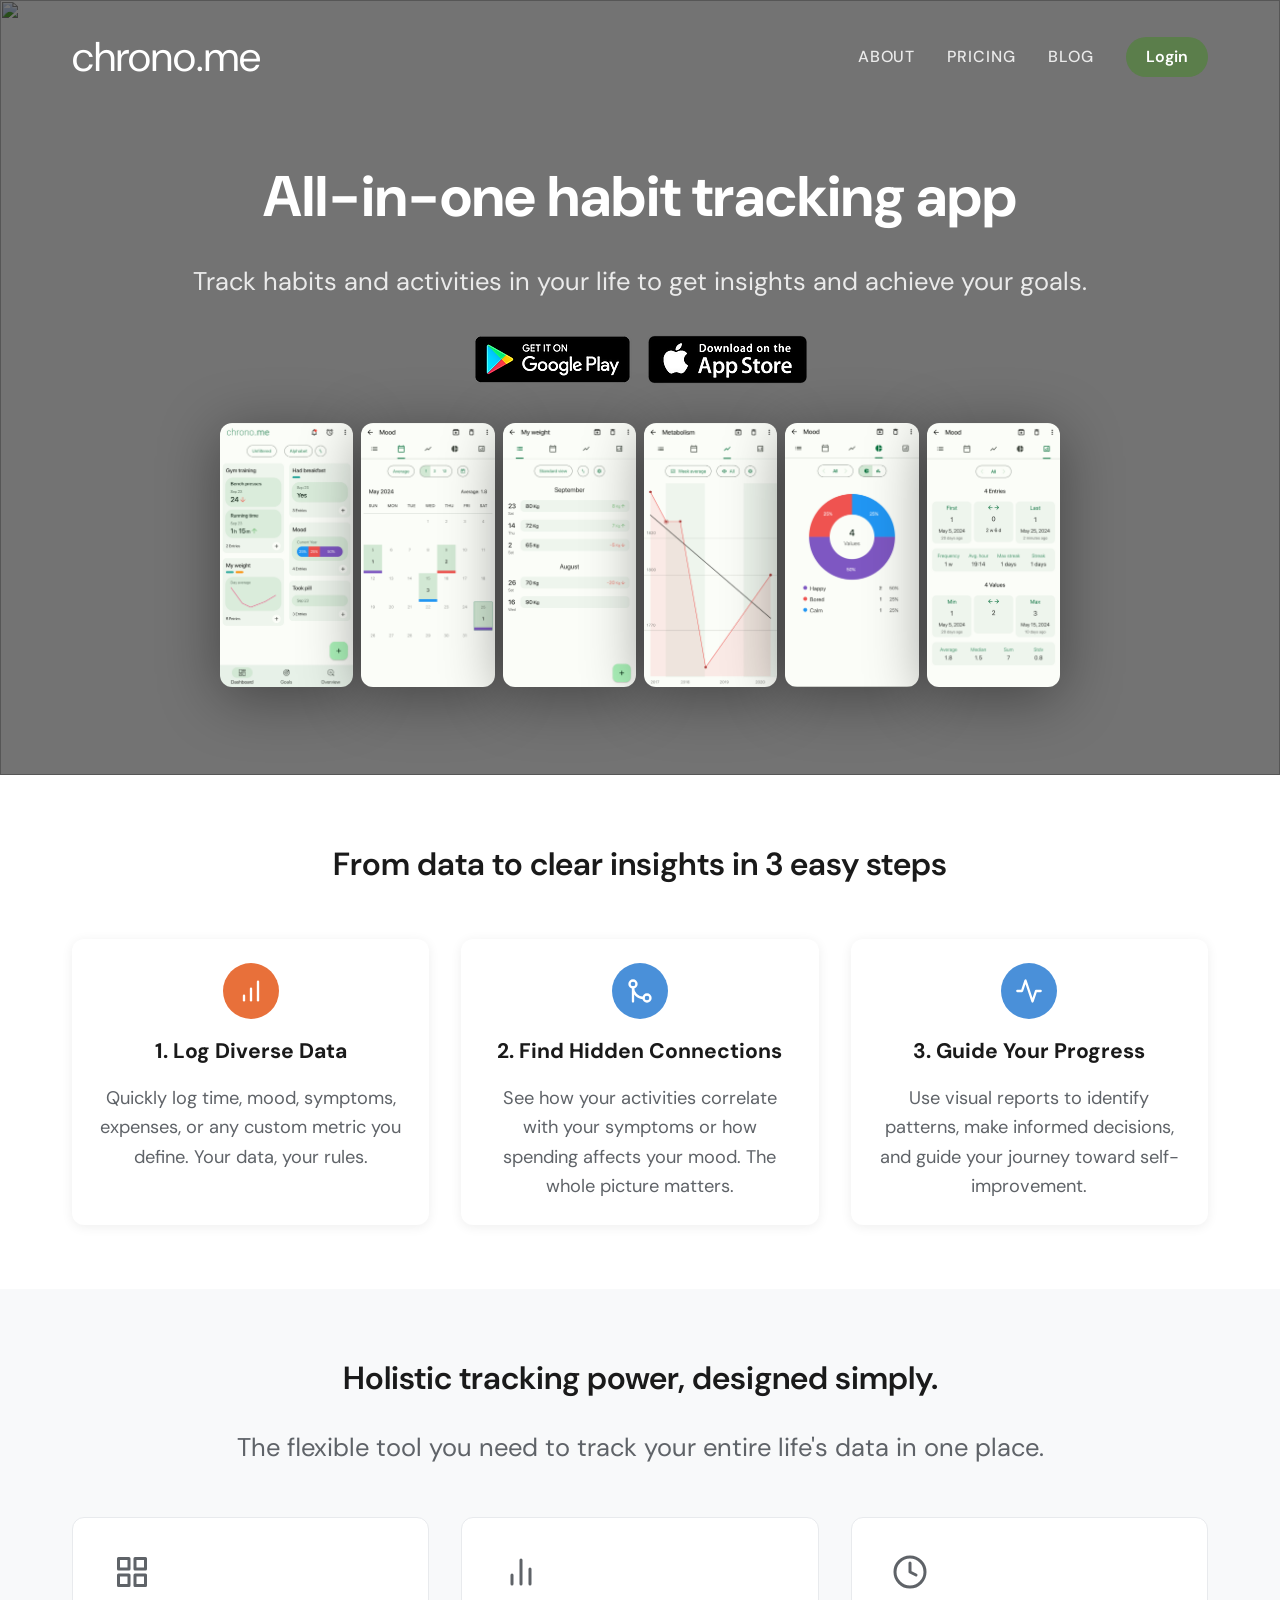
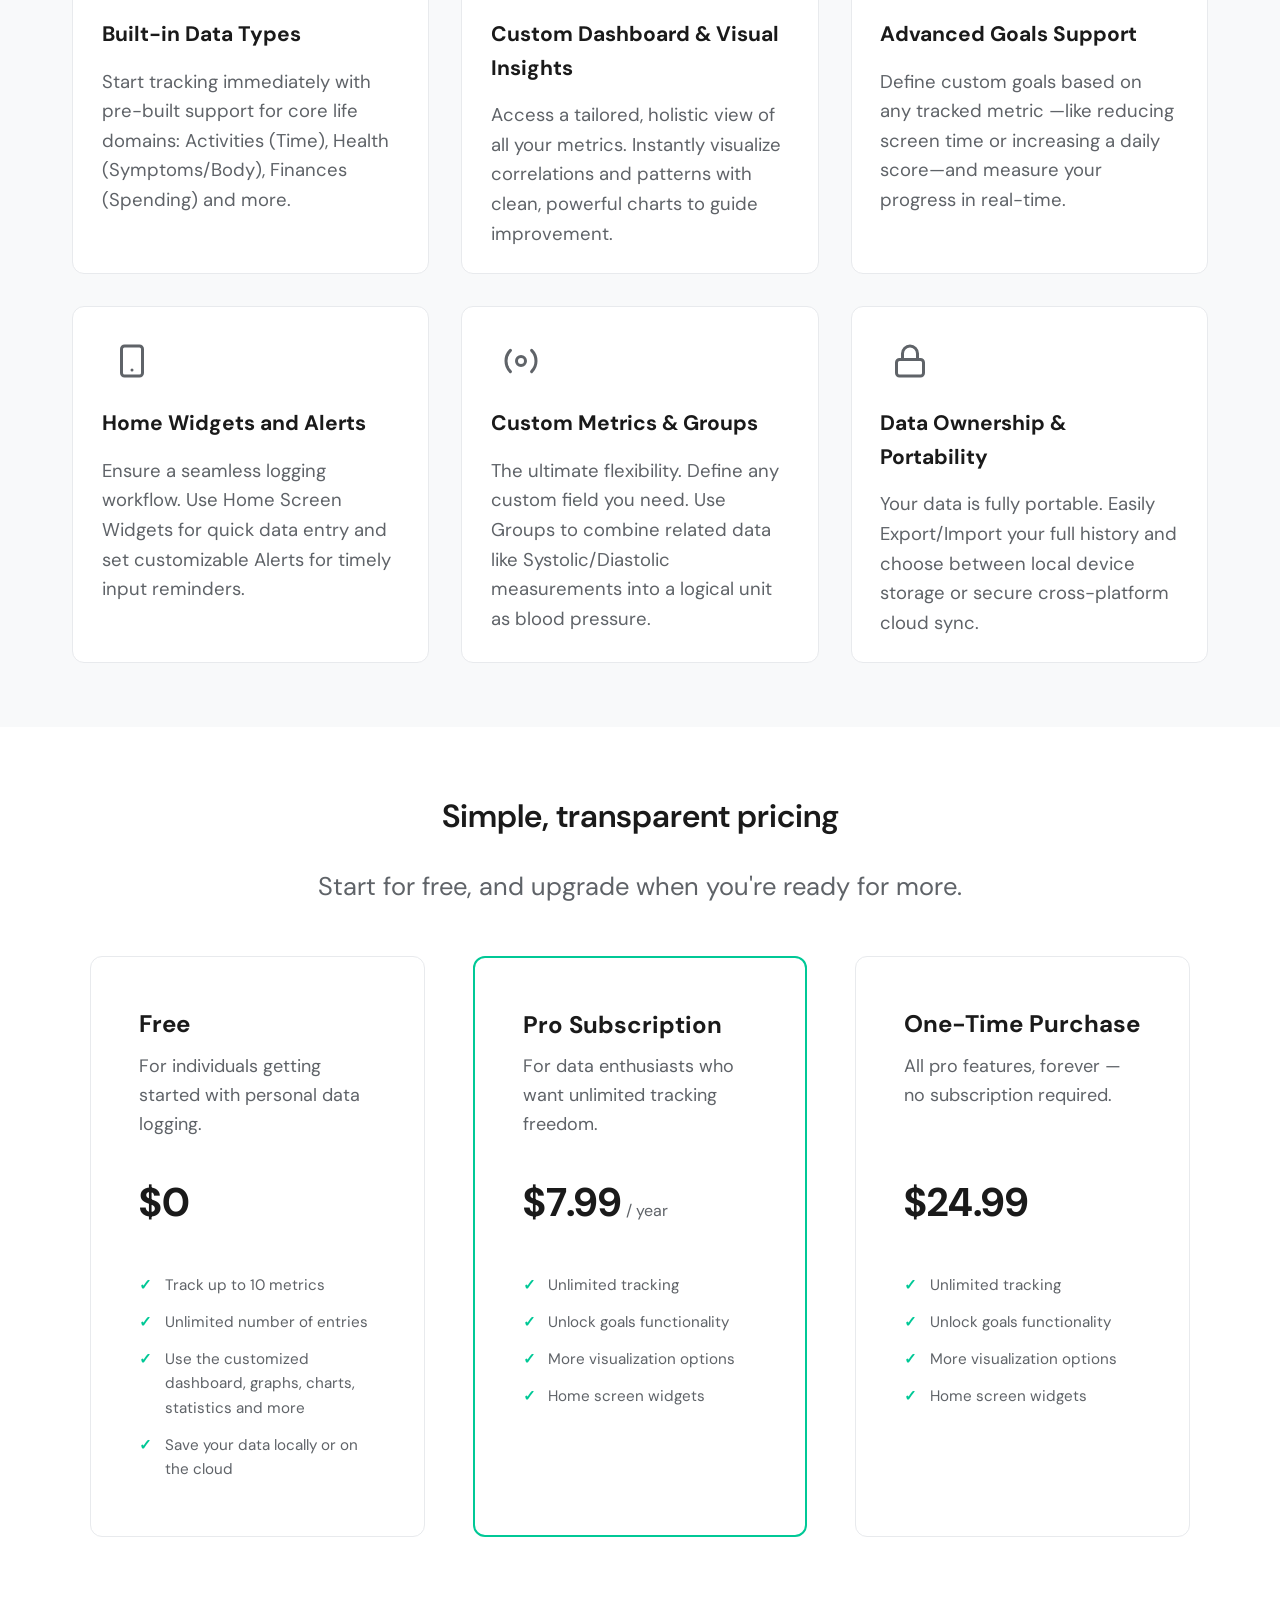
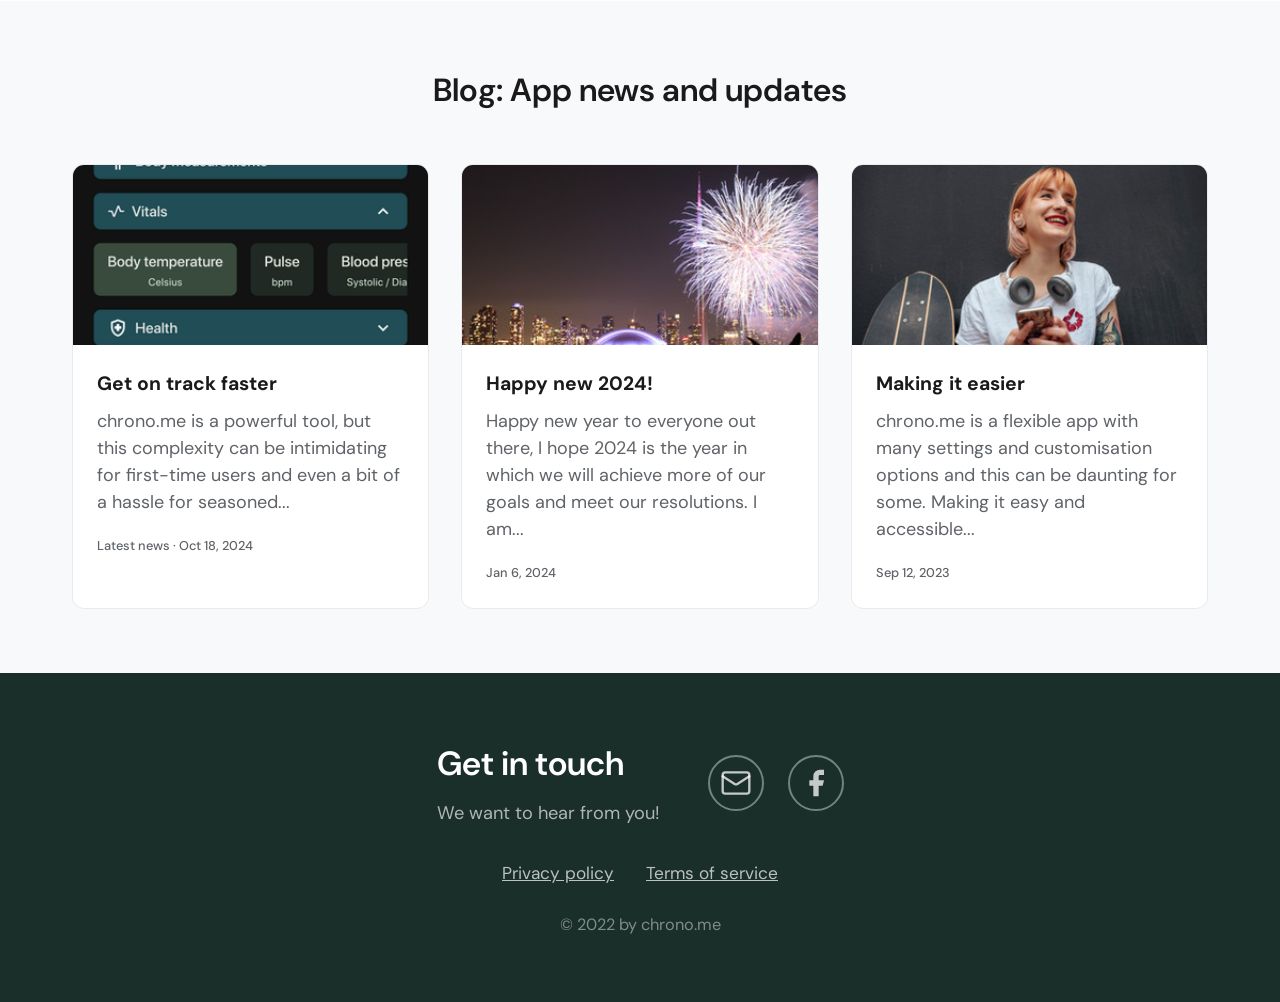
==== commit 08c9ee72: "Update site design, content, SEO and pricing - Add one-time purchase pricing option ($24.99) with pr" ====
--- a/index.html
+++ b/index.html
@@ -3,8 +3,34 @@
 <head>
   <meta charset="utf-8">
   <meta name="viewport" content="width=device-width, initial-scale=1">
-  <title>Track your life and habits | chrono.me</title>
-  <meta name="description" content="chrono.me let's you track habits and figures in your life. Get insights from charts, statistics and more and achieve. Motivate yourself by setting goals and following them. For Android, iOS and web.">
+  <title>chrono.me – Track Habits, Health &amp; Every Life Metric</title>
+  <meta name="description" content="Track habits, health, finances and any life metric in one place. Get visual insights, set goals, and understand your data. Free for Android, iOS and web.">
+  <link rel="canonical" href="https://chrono.me/">
+  <meta property="og:type" content="website">
+  <meta property="og:url" content="https://chrono.me/">
+  <meta property="og:title" content="chrono.me – Track Habits, Health &amp; Every Life Metric">
+  <meta property="og:description" content="Track habits, health, finances and any life metric in one place. Get visual insights, set goals, and understand your data. Free for Android, iOS and web.">
+  <meta property="og:image" content="https://chrono.me/images/hero.jpg">
+  <meta name="twitter:card" content="summary_large_image">
+  <meta name="twitter:title" content="chrono.me – Track Habits, Health &amp; Every Life Metric">
+  <meta name="twitter:description" content="Track habits, health, finances and any life metric in one place. Get visual insights, set goals, and understand your data. Free for Android, iOS and web.">
+  <meta name="twitter:image" content="https://chrono.me/images/hero.jpg">
+  <script type="application/ld+json">
+  {
+    "@context": "https://schema.org",
+    "@type": "SoftwareApplication",
+    "name": "chrono.me",
+    "url": "https://chrono.me",
+    "description": "Track habits, health, finances and any life metric in one place. Get visual insights, set goals, and understand your data.",
+    "applicationCategory": "HealthApplication",
+    "operatingSystem": "Android, iOS, Web",
+    "offers": [
+      { "@type": "Offer", "price": "0", "priceCurrency": "USD", "name": "Free" },
+      { "@type": "Offer", "price": "7.99", "priceCurrency": "USD", "name": "Pro Subscription" },
+      { "@type": "Offer", "price": "24.99", "priceCurrency": "USD", "name": "One-Time Purchase" }
+    ]
+  }
+  </script>
   <link rel="icon" sizes="192x192" href="images/favicon.png" type="image/png">
   <link rel="shortcut icon" href="images/favicon.png" type="image/png">
   <link rel="apple-touch-icon" href="images/favicon.png" type="image/png">
@@ -23,6 +49,7 @@
       </a>
       <ul class="nav-links">
         <li><a href="#how-it-works">ABOUT</a></li>
+        <li><a href="#pricing">PRICING</a></li>
         <li><a href="#blog">BLOG</a></li>
       </ul>
       <a href="https://keeptrack.web.app/" target="_blank" rel="noopener" class="btn-login">Login</a>
@@ -33,11 +60,11 @@
     <!-- Hero Section -->
     <section class="hero" id="about">
       <div class="hero-bg">
-        <img src="images/hero.jpg" alt="" aria-hidden="true">
+        <img src="images/background1.png" alt="" aria-hidden="true">
       </div>
       <div class="hero-overlay"></div>
       <div class="hero-content container">
-        <h1>The Unified Tracker<br>for Every Life Metric</h1>
+        <h1>All-in-one habit tracking app</h1>
         <p class="hero-subtitle">Track habits and activities in your life to get insights and achieve your goals.</p>
         <div class="app-badges">
           <a href="https://play.google.com/store/apps/details?id=com.zagalaga.keeptrack" target="_blank" rel="noopener" aria-label="Get on Google Play">
@@ -48,12 +75,12 @@
           </a>
         </div>
         <div class="hero-phones">
-          <img src="images/dashboard.png" alt="Dashboard" class="phone-img">
-          <img src="images/calendar.png" alt="Calendar" class="phone-img">
-          <img src="images/entries.png" alt="Entries" class="phone-img">
-          <img src="images/graph.png" alt="Graph" class="phone-img">
-          <img src="images/pie.png" alt="Pie chart" class="phone-img">
-          <img src="images/stats.png" alt="Stats" class="phone-img">
+          <img src="images/dashboard.png" alt="chrono.me dashboard showing tracked metrics overview" class="phone-img">
+          <img src="images/calendar.png" alt="chrono.me calendar view for daily habit tracking" class="phone-img">
+          <img src="images/entries.png" alt="chrono.me entries list with logged data" class="phone-img">
+          <img src="images/graph.png" alt="chrono.me line graph visualizing metric trends over time" class="phone-img">
+          <img src="images/pie.png" alt="chrono.me pie chart showing activity breakdown" class="phone-img">
+          <img src="images/stats.png" alt="chrono.me statistics screen with insights and averages" class="phone-img">
         </div>
       </div>
     </section>
@@ -160,7 +187,7 @@
             </ul>
           </div>
           <div class="pricing-card pricing-card-pro">
-            <h3>Pro</h3>
+            <h3>Pro Subscription</h3>
             <p class="pricing-desc">For data enthusiasts who want unlimited tracking freedom.</p>
             <div class="price">
               <span class="amount">$7.99</span>
@@ -173,6 +200,19 @@
               <li>Home screen widgets</li>
             </ul>
           </div>
+          <div class="pricing-card">
+            <h3>One-Time Purchase</h3>
+            <p class="pricing-desc">All pro features, forever — no subscription required.</p>
+            <div class="price">
+              <span class="amount">$24.99</span>
+            </div>
+            <ul class="pricing-features">
+              <li>Unlimited tracking</li>
+              <li>Unlock goals functionality</li>
+              <li>More visualization options</li>
+              <li>Home screen widgets</li>
+            </ul>
+          </div>
         </div>
       </div>
     </section>
@@ -180,7 +220,7 @@
     <!-- Blog Section -->
     <section class="blog-section" id="blog">
       <div class="container">
-        <h2>Blog</h2>
+        <h2>Blog: App news and updates</h2>
         <div class="blog-grid">
           <a href="blog/get-on-track-faster.html" class="blog-card">
             <img src="images/blog-1.jpg" alt="Get on track faster" class="blog-card-image">
--- a/css/styles.css
+++ b/css/styles.css
@@ -81,8 +81,8 @@
   gap: 0.6rem;
   text-decoration: none;
   color: white;
-  font-weight: 600;
-  font-size: 2rem;
+  font-weight: 400;
+  font-size: 2.6rem;
   margin-right: auto;
 }
 
@@ -426,13 +426,17 @@
 
 .pricing-grid {
   display: grid;
-  grid-template-columns: repeat(auto-fit, minmax(300px, 1fr));
-  gap: var(--spacing-xl);
-  max-width: 800px;
+  grid-template-columns: repeat(3, 1fr);
+  grid-template-rows: auto auto auto 1fr;
+  column-gap: var(--spacing-xl);
+  max-width: 1100px;
   margin: var(--spacing-xl) auto 0;
 }
 
 .pricing-card {
+  display: grid;
+  grid-template-rows: subgrid;
+  grid-row: span 4;
   background: var(--color-bg);
   padding: var(--spacing-xl);
   border-radius: var(--radius);
@@ -457,7 +461,7 @@
 }
 
 .price {
-  margin: var(--spacing-md) 0;
+  margin: var(--spacing-xs) 0;
   display: flex;
   align-items: baseline;
   gap: 0.25rem;
@@ -483,7 +487,7 @@
   padding: 0.4rem 0;
   padding-left: 1.6rem;
   position: relative;
-  font-size: 1.1875rem;
+  font-size: 0.95rem;
   color: var(--color-text-muted);
 }
 
